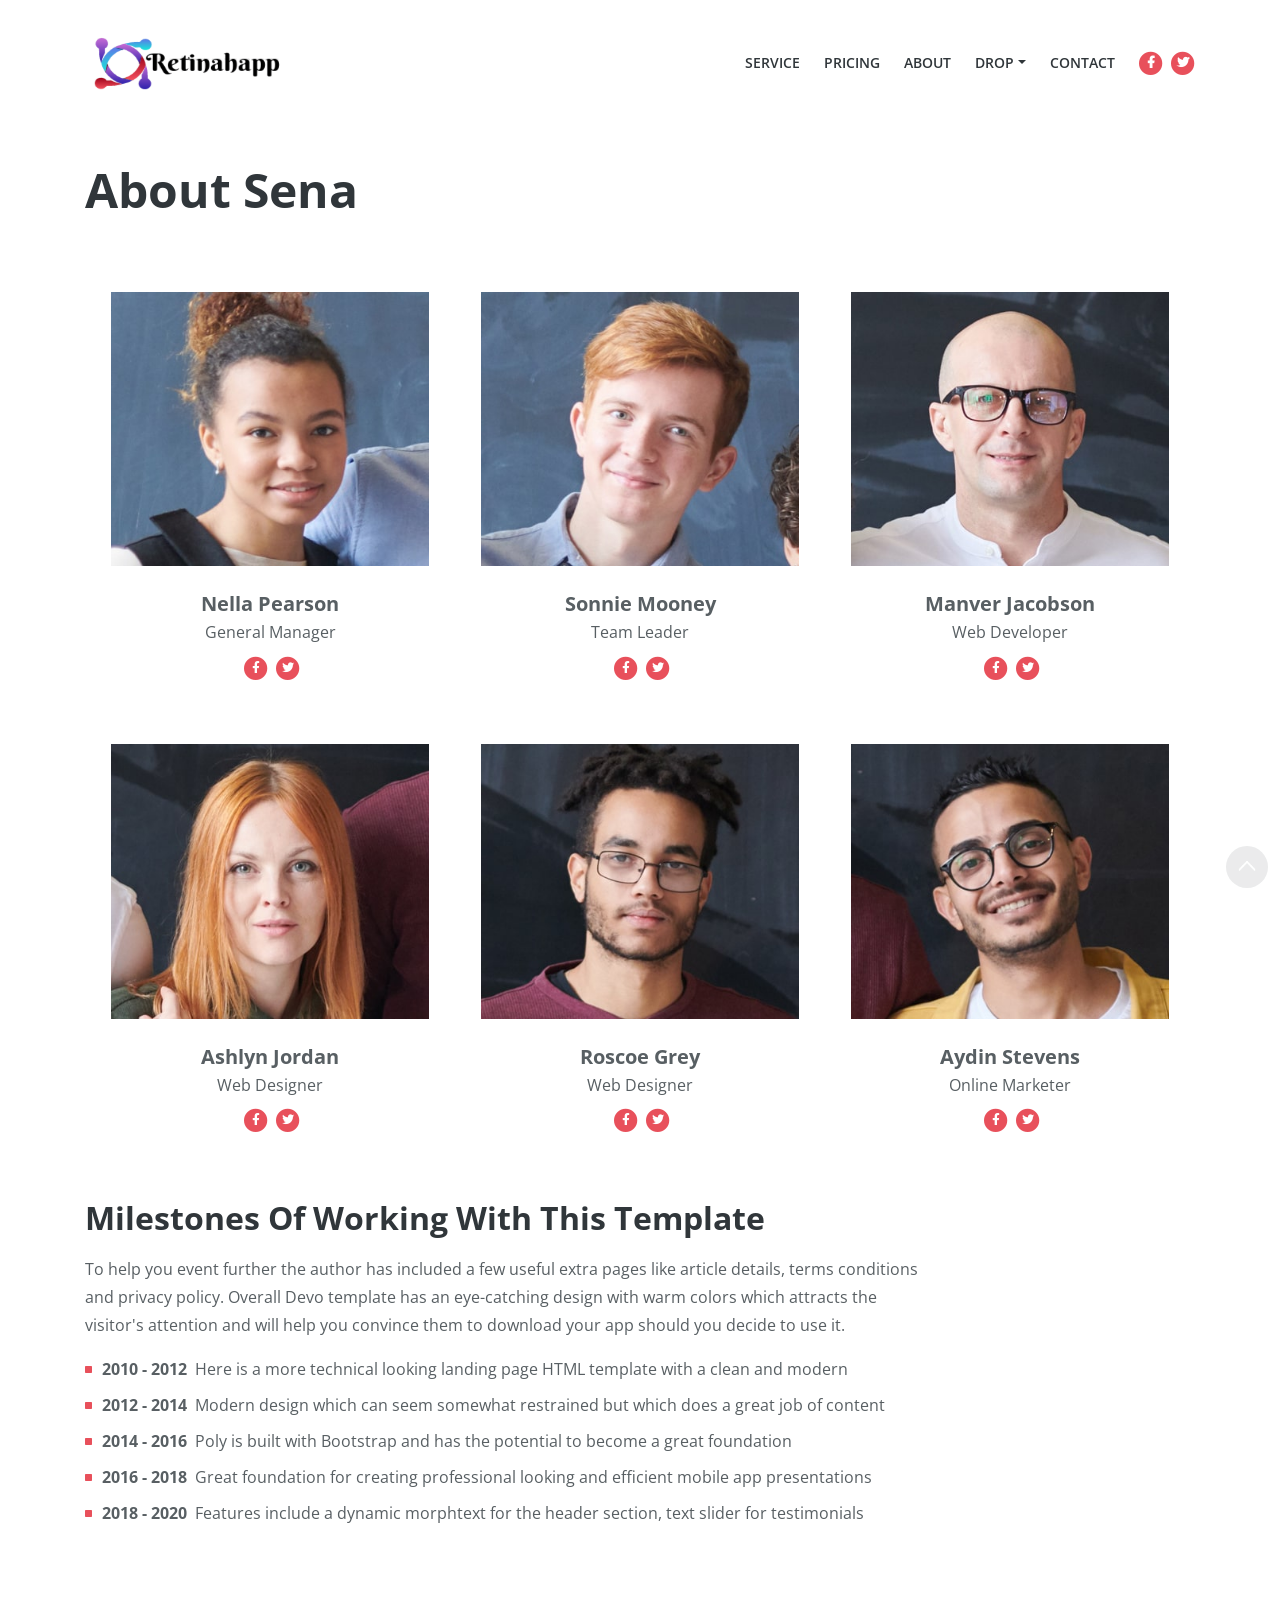
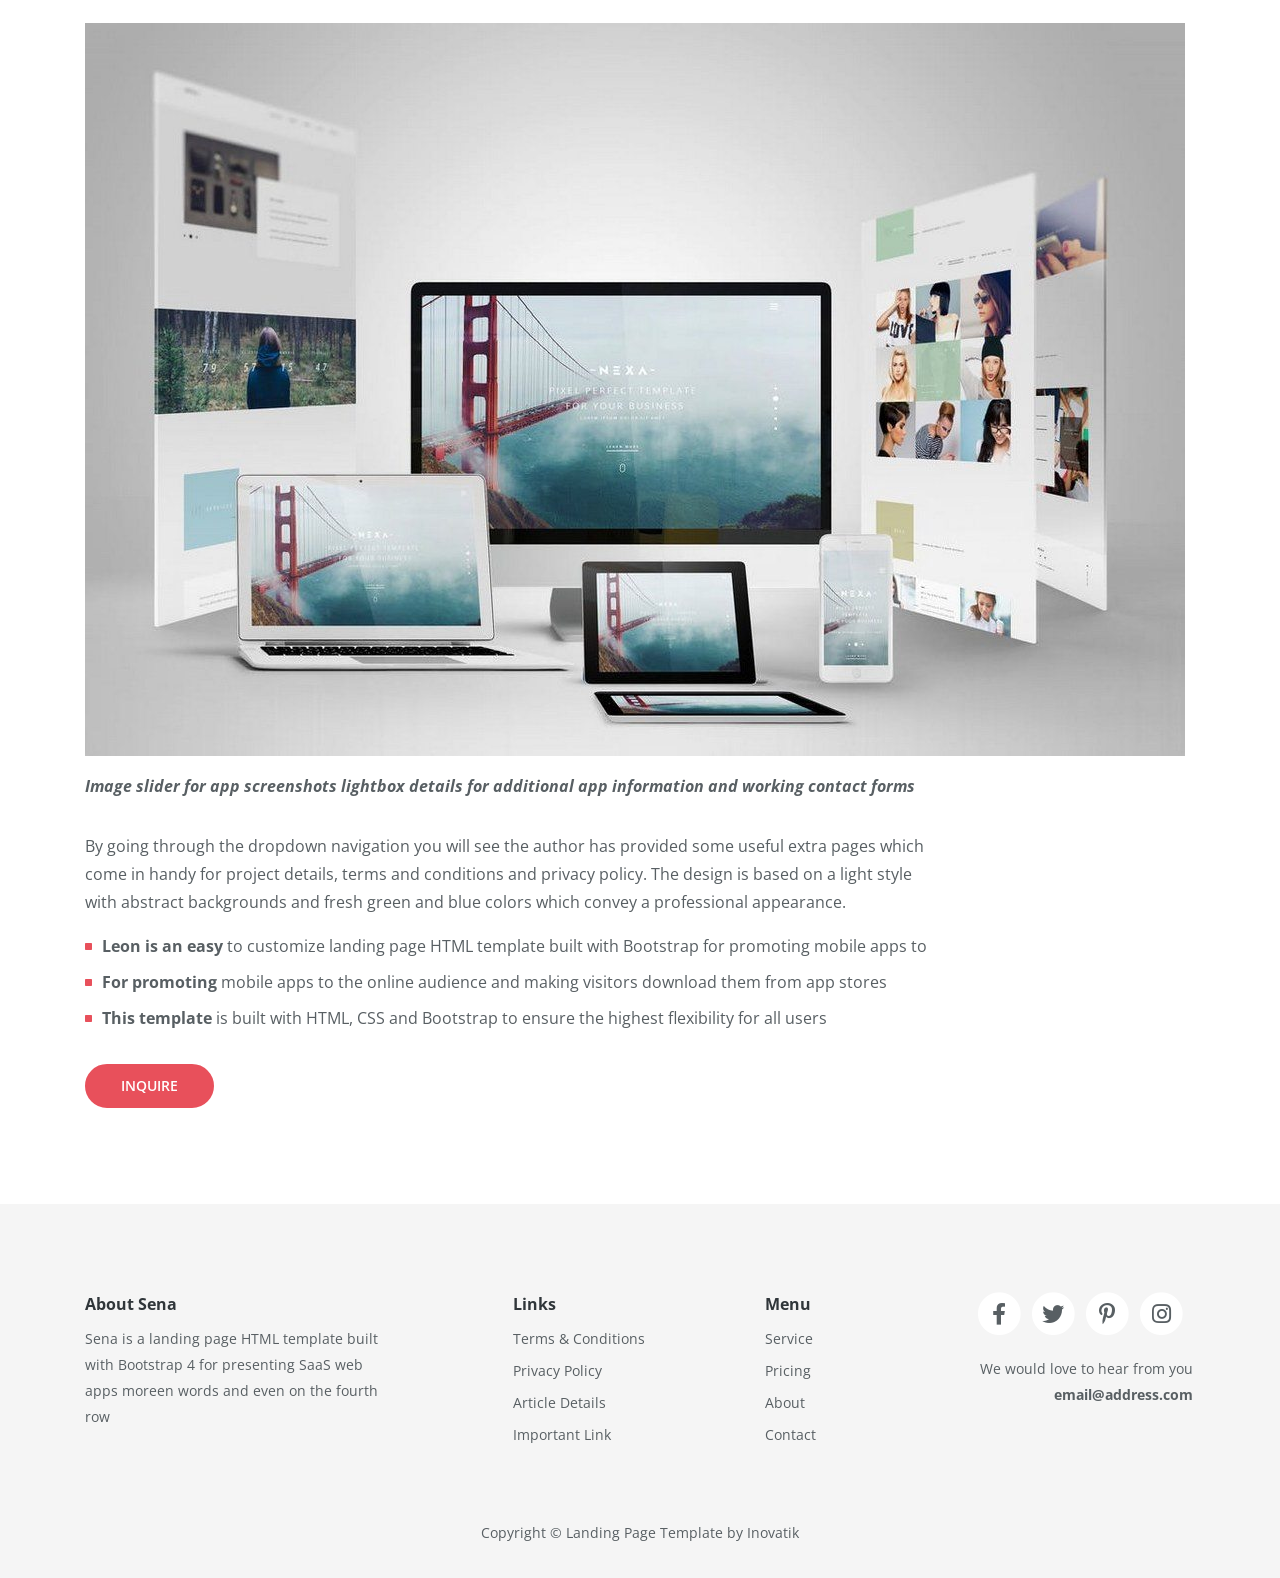
==== about.html @ 5d748e78 "first commit" ====
<!DOCTYPE html>
<html lang="en">
<head>
    <meta charset="utf-8">
    <meta name="viewport" content="width=device-width, initial-scale=1, shrink-to-fit=no">
    
    <!-- SEO Meta Tags -->
    <meta name="description" content="Sena is a business landing page HTML template built with Bootstrap for presenting companies and generating leads for the offered services through the inquiry form.">
    <meta name="author" content="Inovatik">

    <!-- OG Meta Tags to improve the way the post looks when you share the page on LinkedIn, Facebook, Google+ -->
	<meta property="og:site_name" content="" /> <!-- website name -->
	<meta property="og:site" content="" /> <!-- website link -->
	<meta property="og:title" content=""/> <!-- title shown in the actual shared post -->
	<meta property="og:description" content="" /> <!-- description shown in the actual shared post -->
	<meta property="og:image" content="" /> <!-- image link, make sure it's jpg -->
	<meta property="og:url" content="" /> <!-- where do you want your post to link to -->
	<meta property="og:type" content="article" />

    <!-- Webpage Title -->
    <title>Retinahapp | About</title>
    
    <!-- Styles -->
    <link href="https://fonts.googleapis.com/css?family=Open+Sans:400,400i,600,700&display=swap" rel="stylesheet">
    <link href="css/bootstrap.css" rel="stylesheet">
    <link href="css/fontawesome-all.css" rel="stylesheet">
    <link href="css/swiper.css" rel="stylesheet">
	<link href="css/magnific-popup.css" rel="stylesheet">
	<link href="css/styles.css" rel="stylesheet">
	
	<!-- Favicon  -->
    <link rel="icon" href="images/logoicon.png">
</head>
<body data-spy="scroll" data-target=".fixed-top">
    
    <!-- Preloader -->
	<div class="spinner-wrapper">
        <div class="spinner">
            <div class="bounce1"></div>
            <div class="bounce2"></div>
            <div class="bounce3"></div>
        </div>
    </div>
    <!-- end of preloader -->
    

    <!-- Navigation -->
    <nav class="navbar navbar-expand-lg navbar-custom fixed-top">
        <div class="container">
            <!-- Text Logo - Use this if you don't have a graphic logo -->
            <!-- <a class="navbar-brand logo-text page-scroll" href="index.html">Leon</a> -->

            <!-- Image Logo -->
            <a  href="index.html"><img src="images/logo2.png" width="200px" height="70px" alt="alternative"></a> 
            
            <!-- Mobile Menu Toggle Button -->
            <button class="navbar-toggler" type="button" data-toggle="collapse" data-target="#navbarsExampleDefault" aria-controls="navbarsExampleDefault" aria-expanded="false" aria-label="Toggle navigation">
                <span class="navbar-toggler-awesome fas fa-bars"></span>
                <span class="navbar-toggler-awesome fas fa-times"></span>
            </button>
            <!-- end of mobile menu toggle button -->

            <div class="collapse navbar-collapse" id="navbarsExampleDefault">
                <ul class="navbar-nav ml-auto">
                    <li class="nav-item">
                        <a class="nav-link page-scroll" href="service.html">SERVICE <span class="sr-only">(current)</span></a>
                    </li>
                    <li class="nav-item">
                        <a class="nav-link page-scroll" href="pricing.html">PRICING</a>
                    </li>
                    <li class="nav-item">
                        <a class="nav-link page-scroll" href="about.html">ABOUT</a>
                    </li>

                    <!-- Dropdown Menu -->          
                    <li class="nav-item dropdown">
                        <a class="nav-link dropdown-toggle page-scroll" id="navbarDropdown" role="button" aria-haspopup="true" aria-expanded="false">DROP</a>
                        <div class="dropdown-menu" aria-labelledby="navbarDropdown">
                            <a class="dropdown-item" href="article.html">ARTICLE DETAILS</a>
                            <div class="dropdown-divider"></div>
                            <a class="dropdown-item" href="terms.html">TERMS CONDITIONS</a>
                            <div class="dropdown-divider"></div>
                            <a class="dropdown-item" href="privacy.html">PRIVACY POLICY</a>
                        </div>
                    </li>
                    <!-- end of dropdown menu -->

                    <li class="nav-item">
                        <a class="nav-link page-scroll" href="contact.html">CONTACT</a>
                    </li>
                </ul>
                <span class="nav-item social-icons">
                    <span class="fa-stack">
                        <a href="#your-link">
                            <i class="fas fa-circle fa-stack-2x"></i>
                            <i class="fab fa-facebook-f fa-stack-1x"></i>
                        </a>
                    </span>
                    <span class="fa-stack">
                        <a href="#your-link">
                            <i class="fas fa-circle fa-stack-2x"></i>
                            <i class="fab fa-twitter fa-stack-1x"></i>
                        </a>
                    </span>
                </span>
            </div>
        </div> <!-- end of container -->
    </nav> <!-- end of navbar -->
    <!-- end of navigation -->


    <!-- Header -->
    <header class="ex-header">
        <div class="container">
            <div class="row">
                <div class="col-lg-12">
                    <div class="sm-wd-container">
                        <h1>About Sena</h1>
                    </div> <!-- end of sm-wd-container -->
                </div> <!-- end of col -->
            </div> <!-- end of row -->
        </div> <!-- end of container -->
    </header> <!-- end of ex-header -->
    <!-- end of header -->


    <!-- Cards -->
    <div class="ex-cards-5">
        <div class="container">
            <div class="row">
                <div class="col-lg-12">
                    
                    <!-- Card-->
                    <div class="card">
                        <div class="card-image"><img class="img-fluid" src="images/team-member-1.jpg" alt="alternative"></div>
                        <div class="card-body">
                            <p class="name">Nella Pearson</p>
                            <p class="job-title">General Manager</p>
                        </div>
                        <div class="social-icons">
                            <span class="fa-stack">
                                <a href="#your-link">
                                    <i class="fas fa-circle fa-stack-2x"></i>
                                    <i class="fab fa-facebook-f fa-stack-1x"></i>
                                </a>
                            </span>
                            <span class="fa-stack">
                                <a href="#your-link">
                                    <i class="fas fa-circle fa-stack-2x"></i>
                                    <i class="fab fa-twitter fa-stack-1x"></i>
                                </a>
                            </span>
                        </div> <!-- end of social-icons -->
                    </div> <!-- end of card -->
                    <!-- end of card -->

                    <!-- Card-->
                    <div class="card">
                        <div class="card-image"><img class="img-fluid" src="images/team-member-2.jpg" alt="alternative"></div>
                        <div class="card-body">
                            <p class="name">Sonnie Mooney</p>
                            <p class="job-title">Team Leader</p>
                        </div>
                        <div class="social-icons">
                            <span class="fa-stack">
                                <a href="#your-link">
                                    <i class="fas fa-circle fa-stack-2x"></i>
                                    <i class="fab fa-facebook-f fa-stack-1x"></i>
                                </a>
                            </span>
                            <span class="fa-stack">
                                <a href="#your-link">
                                    <i class="fas fa-circle fa-stack-2x"></i>
                                    <i class="fab fa-twitter fa-stack-1x"></i>
                                </a>
                            </span>
                        </div> <!-- end of social-icons -->
                    </div> <!-- end of card -->
                    <!-- end of card -->

                    <!-- Card-->
                    <div class="card">
                        <div class="card-image"><img class="img-fluid" src="images/team-member-3.jpg" alt="alternative"></div>
                        <div class="card-body">
                            <p class="name">Manver Jacobson</p>
                            <p class="job-title">Web Developer</p>
                        </div>
                        <div class="social-icons">
                            <span class="fa-stack">
                                <a href="#your-link">
                                    <i class="fas fa-circle fa-stack-2x"></i>
                                    <i class="fab fa-facebook-f fa-stack-1x"></i>
                                </a>
                            </span>
                            <span class="fa-stack">
                                <a href="#your-link">
                                    <i class="fas fa-circle fa-stack-2x"></i>
                                    <i class="fab fa-twitter fa-stack-1x"></i>
                                </a>
                            </span>
                        </div> <!-- end of social-icons -->
                    </div> <!-- end of card -->
                    <!-- end of card -->

                    <!-- Card-->
                    <div class="card">
                        <div class="card-image"><img class="img-fluid" src="images/team-member-4.jpg" alt="alternative"></div>
                        <div class="card-body">
                            <p class="name">Ashlyn Jordan</p>
                            <p class="job-title">Web Designer</p>
                        </div>
                        <div class="social-icons">
                            <span class="fa-stack">
                                <a href="#your-link">
                                    <i class="fas fa-circle fa-stack-2x"></i>
                                    <i class="fab fa-facebook-f fa-stack-1x"></i>
                                </a>
                            </span>
                            <span class="fa-stack">
                                <a href="#your-link">
                                    <i class="fas fa-circle fa-stack-2x"></i>
                                    <i class="fab fa-twitter fa-stack-1x"></i>
                                </a>
                            </span>
                        </div> <!-- end of social-icons -->
                    </div> <!-- end of card -->
                    <!-- end of card -->

                    <!-- Card-->
                    <div class="card">
                        <div class="card-image"><img class="img-fluid" src="images/team-member-5.jpg" alt="alternative"></div>
                        <div class="card-body">
                            <p class="name">Roscoe Grey</p>
                            <p class="job-title">Web Designer</p>
                        </div>
                        <div class="social-icons">
                            <span class="fa-stack">
                                <a href="#your-link">
                                    <i class="fas fa-circle fa-stack-2x"></i>
                                    <i class="fab fa-facebook-f fa-stack-1x"></i>
                                </a>
                            </span>
                            <span class="fa-stack">
                                <a href="#your-link">
                                    <i class="fas fa-circle fa-stack-2x"></i>
                                    <i class="fab fa-twitter fa-stack-1x"></i>
                                </a>
                            </span>
                        </div> <!-- end of social-icons -->
                    </div> <!-- end of card -->
                    <!-- end of card -->

                    <!-- Card-->
                    <div class="card">
                        <div class="card-image"><img class="img-fluid" src="images/team-member-6.jpg" alt="alternative"></div>
                        <div class="card-body">
                            <p class="name">Aydin Stevens</p>
                            <p class="job-title">Online Marketer</p>
                        </div>
                        <div class="social-icons">
                            <span class="fa-stack">
                                <a href="#your-link">
                                    <i class="fas fa-circle fa-stack-2x"></i>
                                    <i class="fab fa-facebook-f fa-stack-1x"></i>
                                </a>
                            </span>
                            <span class="fa-stack">
                                <a href="#your-link">
                                    <i class="fas fa-circle fa-stack-2x"></i>
                                    <i class="fab fa-twitter fa-stack-1x"></i>
                                </a>
                            </span>
                        </div> <!-- end of social-icons -->
                    </div> <!-- end of card -->
                    <!-- end of card -->

                </div> <!-- end of col -->
            </div> <!-- end of row -->
        </div> <!-- end of container -->
    </div> <!-- end of ex-cards-5 -->
    <!-- end of cards -->


    <!-- Basic -->
    <div class="ex-basic-1">
        <div class="container">
            <div class="row">
                <div class="col-lg-12">
                    <div class="sm-wd-container">
                        <h2 class="m-bottom-1">Milestones Of Working With This Template</h2>
                        <p>To help you event further the author has included a few useful extra pages like  article details, terms conditions and privacy policy. Overall Devo template has an eye-catching design with warm colors which attracts the visitor's attention and will help you convince them to download your app should you decide to use it.</p>
                        <ul class="list-unstyled li-space-lg m-bottom-6">
                            <li class="media">
                                <i class="fas fa-square"></i>
                                <div class="media-body"><strong>2010 - 2012</strong> &nbsp;Here is a more technical looking landing page HTML template with a clean and modern</div>
                            </li>
                            <li class="media">
                                <i class="fas fa-square"></i>
                                <div class="media-body"><strong>2012 - 2014</strong> &nbsp;Modern design which can seem somewhat restrained but which does a great job of content</div>
                            </li>
                            <li class="media">
                                <i class="fas fa-square"></i>
                                <div class="media-body"><strong>2014 - 2016</strong> &nbsp;Poly is built with Bootstrap and has the potential to become a great foundation</div>
                            </li>
                            <li class="media">
                                <i class="fas fa-square"></i>
                                <div class="media-body"><strong>2016 - 2018</strong> &nbsp;Great foundation for creating professional looking and efficient mobile app presentations</div>
                            </li>
                            <li class="media">
                                <i class="fas fa-square"></i>
                                <div class="media-body"><strong>2018 - 2020</strong> &nbsp;Features include a dynamic morphtext for the header section, text slider for testimonials</div>
                            </li>
                        </ul>
                    </div> <!-- end of sm-wd-container -->

                    <img class="img-fluid m-bottom-1" src="images/mockup2.jpg" alt="alternative">
                    <p class="m-bottom-2"><i><strong>Image slider for app screenshots lightbox details for additional app information and working contact forms</strong></i></p>

                    <div class="sm-wd-container">
                        <p>By going through the dropdown navigation you will see the author has provided some useful extra pages which come in handy for project details, terms and conditions and privacy policy. The design is based on a light style with abstract backgrounds and fresh green and blue colors which convey a professional appearance.</p>
                        <ul class="list-unstyled li-space-lg m-bottom-2">
                            <li class="media">
                                <i class="fas fa-square"></i>
                                <div class="media-body"><strong>Leon is an easy</strong> to customize landing page HTML template built with Bootstrap for promoting mobile apps to</div>
                            </li>
                            <li class="media">
                                <i class="fas fa-square"></i>
                                <div class="media-body"><strong>For promoting</strong> mobile apps to the online audience and making visitors download them from app stores</div>
                            </li>
                            <li class="media">
                                <i class="fas fa-square"></i>
                                <div class="media-body"><strong>This template</strong> is built with HTML, CSS and Bootstrap to ensure the highest flexibility for all users</div>
                            </li>
                        </ul>
                        <a class="btn-solid-reg m-bottom-6" href="index.html#inquiry">INQUIRE</a>
                    </div> <!-- end of sm-wd-container -->
                </div> <!-- end of col -->
            </div> <!-- end of row -->
        </div> <!-- end of container -->
    </div> <!-- end of ex-basic-1 -->
    <!-- end of basic -->


    <!-- Footer -->
    <div class="footer">
        <div class="container">
            <div class="row">
                <div class="col-lg-12">
                    <div class="footer-col first">
                        <h6>About Sena</h6>
                        <p class="p-small">Sena is a landing page HTML template built with Bootstrap 4 for presenting SaaS web apps moreen words and even on the fourth row</p>
                    </div> <!-- end of footer-col -->
                    <div class="footer-col second">
                        <h6>Links</h6>
                        <ul class="list-unstyled li-space-lg p-small">
                            <li><a href="terms.html">Terms & Conditions</a></li>
                            <li><a href="privacy.html">Privacy Policy</a></li>
                            <li><a href="article.html">Article Details</a></li>
                            <li><a href="#your-link">Important Link</a></li>
                        </ul>
                    </div> <!-- end of footer-col -->
                    <div class="footer-col third">
                        <h6>Menu</h6>
                        <ul class="list-unstyled li-space-lg p-small">
                            <li><a href="service.html">Service</a></li>
                            <li><a href="pricing.html">Pricing</a></li>
                            <li><a href="about.html">About</a></li>
                            <li><a href="contact.html">Contact</a></li>
                        </ul>
                    </div> <!-- end of footer-col -->
                    <div class="footer-col fourth">
                        <span class="fa-stack">
                            <a href="#your-link">
                                <i class="fas fa-circle fa-stack-2x"></i>
                                <i class="fab fa-facebook-f fa-stack-1x"></i>
                            </a>
                        </span>
                        <span class="fa-stack">
                            <a href="#your-link">
                                <i class="fas fa-circle fa-stack-2x"></i>
                                <i class="fab fa-twitter fa-stack-1x"></i>
                            </a>
                        </span>
                        <span class="fa-stack">
                            <a href="#your-link">
                                <i class="fas fa-circle fa-stack-2x"></i>
                                <i class="fab fa-pinterest-p fa-stack-1x"></i>
                            </a>
                        </span>
                        <span class="fa-stack">
                            <a href="#your-link">
                                <i class="fas fa-circle fa-stack-2x"></i>
                                <i class="fab fa-instagram fa-stack-1x"></i>
                            </a>
                        </span>
                        <p class="p-small">We would love to hear from you <a href="mailto:email@address.com"><strong>email@address.com</strong></a></p>
                    </div> <!-- end of footer-col -->
                </div> <!-- end of col -->
            </div> <!-- end of row -->
        </div> <!-- end of container -->
    </div> <!-- end of footer -->  
    <!-- end of footer -->


    <!-- Copyright -->
    <div class="copyright">
        <div class="container">
            <div class="row">
                <div class="col-lg-12">
                    <p class="p-small">Copyright © <a href="https://inovatik.com">Landing Page Template by Inovatik</a></p>
                </div> <!-- end of col -->
            </div> <!-- enf of row -->
        </div> <!-- end of container -->
    </div> <!-- end of copyright --> 
    <!-- end of copyright -->
    
    	
    <!-- Scripts -->
    <script src="js/jquery.min.js"></script> <!-- jQuery for Bootstrap's JavaScript plugins -->
    <script src="js/popper.min.js"></script> <!-- Popper tooltip library for Bootstrap -->
    <script src="js/bootstrap.min.js"></script> <!-- Bootstrap framework -->
    <script src="js/jquery.easing.min.js"></script> <!-- jQuery Easing for smooth scrolling between anchors -->
    <script src="js/swiper.min.js"></script> <!-- Swiper for image and text sliders -->
    <script src="js/jquery.magnific-popup.js"></script> <!-- Magnific Popup for lightboxes -->
    <script src="js/isotope.pkgd.min.js"></script> <!-- Isotope for filter -->
    <script src="js/validator.min.js"></script> <!-- Validator.js - Bootstrap plugin that validates forms -->
    <script src="js/scripts.js"></script> <!-- Custom scripts -->
</body>
</html>
---- css/styles.css ----
/* Template: Sena - Business Landing Page HTML Template
   Author: Inovatik
   Description: Master CSS file
*/

/*****************************************
Table Of Contents:

01. General Styles
02. Preloader
03. Navigation
04. Header
05. Advantages
06. Inquiry
07. Services
08. Details 1
09. Details 2
10. Details 3
11. Details 4
12. Video
13. Statement
14. Projects
15. Project Lightboxes
16. Testimonials
17. Customers
18. Newsletter
19. Footer
20. Copyright
21. Back To Top Button
22. Extra Pages
23. Media Queries
******************************************/

/*****************************************
Colors:
- Backgrounds - light gray #f5f5f5
- Buttons, bullets - red #e8505b
- Headings text - black #30363a
- Body text - gray #585f63
******************************************/


/******************************/
/*     01. General Styles     */
/******************************/
body,
html {
    width: 100%;
	height: 100%;
}

body, p {
	color: #585f63; 
	font: 400 1rem/1.75rem "Open Sans", sans-serif;
}

h1 {
	color: #30363a;
	font: 700 2.5rem/3.25rem "Open Sans", sans-serif;
}

h2 {
	color: #30363a;
	font: 700 2rem/2.625rem "Open Sans", sans-serif;
}

h3 {
	color: #30363a;
	font: 700 1.5rem/2.125rem "Open Sans", sans-serif;
}

h4 {
	color: #30363a;
	font: 700 1.25rem/1.75rem "Open Sans", sans-serif;
}

h5 {
	color: #30363a;
	font: 700 1.125rem/1.625rem "Open Sans", sans-serif;
}

h6 {
	color: #30363a;
	font: 700 1rem/1.5rem "Open Sans", sans-serif;
}

.p-large {
	font: 400 1.125rem/1.875rem "Open Sans", sans-serif;
}

.p-small {
	font: 400 0.875rem/1.625rem "Open Sans", sans-serif;
}

.p-heading {
	margin-bottom: 4.25rem;
	text-align: center;
}

.testimonial-text {
	font-style: italic;
}

.testimonial-author {
	font-weight: 700;
}

.li-space-lg li {
	margin-bottom: 0.5rem;
}

a {
	color: #585f63;
	text-decoration: underline;
}

a:hover {
	color: #585f63;
	text-decoration: underline;
}

.m-bottom-0 {
	margin-bottom: 0;
}

.m-bottom-1 {
	margin-bottom: 1rem;
}

.m-bottom-2 {
	margin-bottom: 2rem;
}

.m-bottom-3 {
	margin-bottom: 3rem;
}

.m-bottom-4 {
	margin-bottom: 4rem;
}

.m-bottom-5 {
	margin-bottom: 5rem;
}

.m-bottom-6 {
	margin-bottom: 6rem;
}

.btn-solid-reg {
	display: inline-block;
	padding: 1.25rem 2.125rem 1.25rem 2.125rem;
	border: 0.125rem solid #e8505b;
	border-radius: 2rem;
	background-color: #e8505b;
	color: #ffffff;
	font: 600 0.875rem/0 "Open Sans", sans-serif;
	text-decoration: none;
	transition: all 0.2s;
}

.btn-solid-reg:hover {
	border: 0.125rem solid #e8505b;
	background-color: transparent;
	color: #e8505b;
	text-decoration: none;
}

.btn-solid-lg {
	display: inline-block;
	padding: 1.5rem 2.375rem 1.5rem 2.375rem;
	border: 0.125rem solid #e8505b;
	border-radius: 2rem;
	background-color: #e8505b;
	color: #ffffff;
	font: 600 0.875rem/0 "Open Sans", sans-serif;
	text-decoration: none;
	transition: all 0.2s;
}

.btn-solid-lg:hover {
	border: 0.125rem solid #e8505b;
	background-color: transparent;
	color: #e8505b;
	text-decoration: none;
}

.btn-outline-reg {
	display: inline-block;
	padding: 1.25rem 2.125rem 1.25rem 2.125rem;
	border: 0.125rem solid #30363a;
	border-radius: 2rem;
	background-color: transparent;
	color: #30363a;
	font: 600 0.875rem/0 "Open Sans", sans-serif;
	text-decoration: none;
	transition: all 0.2s;
}

.btn-outline-reg:hover {
	border: 0.125rem solid #30363a;
	background-color: #30363a;
	color: #ffffff;
	text-decoration: none;
}

.btn-outline-lg {
	display: inline-block;
	padding: 1.5rem 2.375rem 1.5rem 2.375rem;
	border: 0.125rem solid #30363a;
	border-radius: 2rem;
	background-color: transparent;
	color: #30363a;
	font: 600 0.875rem/0 "Open Sans", sans-serif;
	text-decoration: none;
	transition: all 0.2s;
}

.btn-outline-lg:hover {
	border: 0.125rem solid #30363a;
	background-color: #30363a;
	color: #ffffff;
	text-decoration: none;
}

.btn-outline-sm {
	display: inline-block;
	padding: 1rem 1.625rem 1rem 1.625rem;
	border: 0.125rem solid #30363a;
	border-radius: 2rem;
	background-color: transparent;
	color: #30363a;
	font: 600 0.875rem/0 "Open Sans", sans-serif;
	text-decoration: none;
	transition: all 0.2s;
}

.btn-outline-sm:hover {
	border: 0.125rem solid #30363a;
	background-color: #30363a;
	color: #ffffff;
	text-decoration: none;
}

.form-group {
	position: relative;
	margin-bottom: 1.25rem;
}

.form-group.has-error.has-danger {
	margin-bottom: 0.625rem;
}

.form-group.has-error.has-danger .help-block.with-errors ul {
	margin-top: 0.375rem;
}

.label-control {
	position: absolute;
	top: 0.87rem;
	left: 1.375rem;
	color: #30363a;
	opacity: 1;
	font: 400 0.875rem/1.375rem "Open Sans", sans-serif;
	cursor: text;
	transition: all 0.2s ease;
}

/* IE10+ hack to solve lower label text position compared to the rest of the browsers */
@media screen and (-ms-high-contrast: active), screen and (-ms-high-contrast: none) {  
	.label-control {
		top: 0.9375rem;
	}
}

.form-control-input:focus + .label-control,
.form-control-input.notEmpty + .label-control,
.form-control-textarea:focus + .label-control,
.form-control-textarea.notEmpty + .label-control {
	top: 0.125rem;
	opacity: 1;
	font-size: 0.75rem;
	font-weight: 700;
}

.form-control-input,
.form-control-select {
	display: block; /* needed for proper display of the label in Firefox, IE, Edge */
	width: 100%;
	padding-top: 1.0625rem;
	padding-bottom: 0.0625rem;
	padding-left: 1.3125rem;
	border: 1px solid #c4d8dc;
	border-radius: 0;
	background-color: #fff;
	color: #30363a;
	font: 400 0.875rem/1.875rem "Open Sans", sans-serif;
	transition: all 0.2s;
	-webkit-appearance: none; /* removes inner shadow on form inputs on ios safari */
}

.form-control-select {
	padding-top: 0.5rem;
	padding-bottom: 0.5rem;
	height: 3rem;
}

/* IE10+ hack to solve lower label text position compared to the rest of the browsers */
@media screen and (-ms-high-contrast: active), screen and (-ms-high-contrast: none) {  
	.form-control-input {
		padding-top: 1.25rem;
		padding-bottom: 0.75rem;
		line-height: 1.75rem;
	}

	.form-control-select {
		padding-top: 0.875rem;
		padding-bottom: 0.75rem;
		height: 3.125rem;
		line-height: 2.125rem;
	}
}

select {
    /* you should keep these first rules in place to maintain cross-browser behavior */
    -webkit-appearance: none;
	-moz-appearance: none;
	-ms-appearance: none;
    -o-appearance: none;
    appearance: none;
    background-image: url('../images/down-arrow.png');
    background-position: 96% 50%;
    background-repeat: no-repeat;
    outline: none;
}

select::-ms-expand {
    display: none; /* removes the ugly default down arrow on select form field in IE11 */
}

.form-control-textarea {
	display: block; /* used to eliminate a bottom gap difference between Chrome and IE/FF */
	width: 100%;
	height: 14rem; /* used instead of html rows to normalize height between Chrome and IE/FF */
	padding-top: 1.25rem;
	padding-left: 1.3125rem;
	border: 1px solid #c4d8dc;
	border-radius: 0;
	background-color: #fff;
	color: #30363a;
	font: 400 0.875rem/1.75rem "Open Sans", sans-serif;
	transition: all 0.2s;
}

.form-control-input:focus,
.form-control-select:focus,
.form-control-textarea:focus {
	border: 1px solid #a1a1a1;
	outline: none; /* Removes blue border on focus */
}

.form-control-input:hover,
.form-control-select:hover,
.form-control-textarea:hover {
	border: 1px solid #a1a1a1;
}

input[type='checkbox'] {
	vertical-align: -10%;
	margin-right: 0.5rem;
}

/* IE10+ hack to raise checkbox field position compared to the rest of the browsers */
@media screen and (-ms-high-contrast: active), screen and (-ms-high-contrast: none) {  
	input[type='checkbox'] {
		vertical-align: -9%;
	}
}

.form-control-submit-button {
	display: inline-block;
	width: 100%;
	height: 3.125rem;
	border: 0.125rem solid #e8505b;
	border-radius: 1.5rem;
	background-color: #e8505b;
	color: #fff;
	font: 600 0.875rem/0 "Open Sans", sans-serif;
	cursor: pointer;
	transition: all 0.2s;
}

.form-control-submit-button:hover {
	border: 0.125rem solid #e8505b;
	background-color: transparent;
	color: #e8505b;
}

/* Form Success And Error Message Formatting */
#imsgSubmit.h3.text-center.tada.animated,
#nmsgSubmit.h3.text-center.tada.animated,
#cmsgSubmit.h3.text-center.tada.animated,
#imsgSubmit.h3.text-center,
#nmsgSubmit.h3.text-center,
#cmsgSubmit.h3.text-center {
	display: block;
	margin-bottom: 0;
	color: #e8505b;
	font-weight: 400;
	font-size: 1.125rem;
	line-height: 1rem;
}

.help-block.with-errors .list-unstyled {
	font-size: 0.75rem;
	line-height: 1.125rem;
	text-align: left;
}

.help-block.with-errors ul {
	margin-bottom: 0;
}
/* end of form success and error message formatting */

/* Form Success And Error Message Animation - Animate.css */
@-webkit-keyframes tada {
	from {
		-webkit-transform: scale3d(1, 1, 1);
		-ms-transform: scale3d(1, 1, 1);
		transform: scale3d(1, 1, 1);
	}
	10%, 20% {
		-webkit-transform: scale3d(.9, .9, .9) rotate3d(0, 0, 1, -3deg);
		-ms-transform: scale3d(.9, .9, .9) rotate3d(0, 0, 1, -3deg);
		transform: scale3d(.9, .9, .9) rotate3d(0, 0, 1, -3deg);
	}
	30%, 50%, 70%, 90% {
		-webkit-transform: scale3d(1.1, 1.1, 1.1) rotate3d(0, 0, 1, 3deg);
		-ms-transform: scale3d(1.1, 1.1, 1.1) rotate3d(0, 0, 1, 3deg);
		transform: scale3d(1.1, 1.1, 1.1) rotate3d(0, 0, 1, 3deg);
	}
	40%, 60%, 80% {
		-webkit-transform: scale3d(1.1, 1.1, 1.1) rotate3d(0, 0, 1, -3deg);
		-ms-transform: scale3d(1.1, 1.1, 1.1) rotate3d(0, 0, 1, -3deg);
		transform: scale3d(1.1, 1.1, 1.1) rotate3d(0, 0, 1, -3deg);
	}
	to {
		-webkit-transform: scale3d(1, 1, 1);
		-ms-transform: scale3d(1, 1, 1);
		transform: scale3d(1, 1, 1);
	}
}

@keyframes tada {
	from {
		-webkit-transform: scale3d(1, 1, 1);
		-ms-transform: scale3d(1, 1, 1);
		transform: scale3d(1, 1, 1);
	}
	10%, 20% {
		-webkit-transform: scale3d(.9, .9, .9) rotate3d(0, 0, 1, -3deg);
		-ms-transform: scale3d(.9, .9, .9) rotate3d(0, 0, 1, -3deg);
		transform: scale3d(.9, .9, .9) rotate3d(0, 0, 1, -3deg);
	}
	30%, 50%, 70%, 90% {
		-webkit-transform: scale3d(1.1, 1.1, 1.1) rotate3d(0, 0, 1, 3deg);
		-ms-transform: scale3d(1.1, 1.1, 1.1) rotate3d(0, 0, 1, 3deg);
		transform: scale3d(1.1, 1.1, 1.1) rotate3d(0, 0, 1, 3deg);
	}
	40%, 60%, 80% {
		-webkit-transform: scale3d(1.1, 1.1, 1.1) rotate3d(0, 0, 1, -3deg);
		-ms-transform: scale3d(1.1, 1.1, 1.1) rotate3d(0, 0, 1, -3deg);
		transform: scale3d(1.1, 1.1, 1.1) rotate3d(0, 0, 1, -3deg);
	}
	to {
		-webkit-transform: scale3d(1, 1, 1);
		-ms-transform: scale3d(1, 1, 1);
		transform: scale3d(1, 1, 1);
	}
}

.tada {
	-webkit-animation-name: tada;
	animation-name: tada;
}

.animated {
	-webkit-animation-duration: 1s;
	animation-duration: 1s;
	-webkit-animation-fill-mode: both;
	animation-fill-mode: both;
}
/* end of form success and error message animation - Animate.css */

/* Fade-move Animation For Details Lightbox - Magnific Popup */
/* at start */
.my-mfp-slide-bottom .zoom-anim-dialog {
	opacity: 0;
	transition: all 0.2s ease-out;
	-webkit-transform: translateY(-1.25rem) perspective(37.5rem) rotateX(10deg);
	-ms-transform: translateY(-1.25rem) perspective(37.5rem) rotateX(10deg);
	transform: translateY(-1.25rem) perspective(37.5rem) rotateX(10deg);
}

/* animate in */
.my-mfp-slide-bottom.mfp-ready .zoom-anim-dialog {
	opacity: 1;
	-webkit-transform: translateY(0) perspective(37.5rem) rotateX(0); 
	-ms-transform: translateY(0) perspective(37.5rem) rotateX(0); 
	transform: translateY(0) perspective(37.5rem) rotateX(0); 
}

/* animate out */
.my-mfp-slide-bottom.mfp-removing .zoom-anim-dialog {
	opacity: 0;
	-webkit-transform: translateY(-0.625rem) perspective(37.5rem) rotateX(10deg); 
	-ms-transform: translateY(-0.625rem) perspective(37.5rem) rotateX(10deg); 
	transform: translateY(-0.625rem) perspective(37.5rem) rotateX(10deg); 
}

/* dark overlay, start state */
.my-mfp-slide-bottom.mfp-bg {
	opacity: 0;
	transition: opacity 0.2s ease-out;
}

/* animate in */
.my-mfp-slide-bottom.mfp-ready.mfp-bg {
	opacity: 0.8;
}
/* animate out */
.my-mfp-slide-bottom.mfp-removing.mfp-bg {
	opacity: 0;
}
/* end of fade-move animation for details lightbox - magnific popup */

/* Fade Animation For Image Lightbox - Magnific Popup */
@-webkit-keyframes fadeIn {
	from {
		opacity: 0;
	}
	to {
		opacity: 1;
	}
}

@keyframes fadeIn {
	from {
		opacity: 0;
	}
	to {
		opacity: 1;
	}
}

.fadeIn {
	-webkit-animation: fadeIn 0.6s;
	animation: fadeIn 0.6s;
}

@-webkit-keyframes fadeOut {
	from {
		opacity: 1;
	}
	to {
		opacity: 0;
	}
}

@keyframes fadeOut {
	from {
		opacity: 1;
	}
	to {
		opacity: 0;
	}
}

.fadeOut {
	-webkit-animation: fadeOut 0.8s;
	animation: fadeOut 0.8s;
}
/* end of fade animation for details lightbox - magnific popup */


/*************************/
/*     02. Preloader     */
/*************************/
.spinner-wrapper {
	position: fixed;
	z-index: 999999;
	top: 0;
	right: 0;
	bottom: 0;
	left: 0;
	background: #f5f5f5;
}

.spinner {
	position: absolute;
	top: 50%; /* centers the loading animation vertically one the screen */
	left: 50%; /* centers the loading animation horizontally one the screen */
	width: 3.75rem;
	height: 1.25rem;
	margin: -0.625rem 0 0 -1.875rem; /* is width and height divided by two */ 
	text-align: center;
}

.spinner > div {
	display: inline-block;
	width: 1rem;
	height: 1rem;
	border-radius: 100%;
	background-color: #e8505b;
	-webkit-animation: sk-bouncedelay 1.4s infinite ease-in-out both;
	animation: sk-bouncedelay 1.4s infinite ease-in-out both;
}

.spinner .bounce1 {
	-webkit-animation-delay: -0.32s;
	animation-delay: -0.32s;
}

.spinner .bounce2 {
	-webkit-animation-delay: -0.16s;
	animation-delay: -0.16s;
}

@-webkit-keyframes sk-bouncedelay {
	0%, 80%, 100% { -webkit-transform: scale(0); }
	40% { -webkit-transform: scale(1.0); }
}

@keyframes sk-bouncedelay {
	0%, 80%, 100% { 
		-webkit-transform: scale(0);
		-ms-transform: scale(0);
		transform: scale(0);
	} 40% { 
		-webkit-transform: scale(1.0);
		-ms-transform: scale(1.0);
		transform: scale(1.0);
	}
}


/**************************/
/*     03. Navigation     */
/**************************/
.navbar-custom {
	background-color: #ffffff;
	box-shadow: 0 0.0625rem 0.375rem 0 rgba(0, 0, 0, 0.1);
	font: 600 0.875rem/0.875rem "Open Sans", sans-serif;
	transition: all 0.2s;
}

.navbar-custom .navbar-brand.logo-image img {
    width: 7.1875rem;
	height: 1.75rem;
}

.navbar-custom .navbar-brand.logo-text {
	font: 700 2rem/1rem "Open Sans", sans-serif;
	text-decoration: none;
}

.navbar-custom .navbar-nav {
	margin-top: 0.75rem;
	margin-bottom: 0.5rem;
}

.navbar-custom .nav-item .nav-link {
	padding: 0.625rem 0.75rem;
	color: #30363a;
	text-decoration: none;
	transition: all 0.2s ease;
}

.navbar-custom .nav-item .nav-link:hover,
.navbar-custom .nav-item .nav-link.active {
	color: #e8505b;
}

/* Dropdown Menu */
.navbar-custom .dropdown:hover > .dropdown-menu {
	display: block; /* this makes the dropdown menu stay open while hovering it */
	min-width: auto;
	animation: fadeDropdown 0.2s; /* required for the fade animation */
}

@keyframes fadeDropdown {
    0% {
        opacity: 0;
    }

    100% {
        opacity: 1;
    }
}

.navbar-custom .dropdown-toggle {
	cursor: default;
}

.navbar-custom .dropdown-toggle:focus { /* removes dropdown outline on focus */
	outline: 0;
}

.navbar-custom .dropdown-menu {
	margin-top: 0;
	padding-top: 1rem;
	padding-bottom: 1rem;
	border: none;
	border-radius: 0.25rem;
	background-color: #f5f5f5;
}

.navbar-custom .dropdown-item {
	text-decoration: none;
	font: 600 0.875rem/0.875rem "Open Sans", sans-serif;
}

.navbar-custom .dropdown-item:hover {
	background-color: #f5f5f5;
	color: #e8505b;
}

.navbar-custom .dropdown-divider {
	width: 100%;
	height: 1px;
	margin: 0.75rem auto 0.75rem auto;
	border: none;
	background-color: #acaaaa;
	opacity: 0.2;
}
/* end of dropdown menu */

.navbar-custom .social-icons {
	display: none;
}

.navbar-custom .navbar-toggler {
	padding: 0;
	border: none;
	color: #30363a;
	font-size: 2rem;
}

.navbar-custom button[aria-expanded='false'] .navbar-toggler-awesome.fas.fa-times{
	display: none;
}

.navbar-custom button[aria-expanded='false'] .navbar-toggler-awesome.fas.fa-bars{
	display: inline-block;
}

.navbar-custom button[aria-expanded='true'] .navbar-toggler-awesome.fas.fa-bars{
	display: none;
}

.navbar-custom button[aria-expanded='true'] .navbar-toggler-awesome.fas.fa-times{
	display: inline-block;
	margin-right: 0.125rem;
}


/*********************/
/*    04. Header     */
/*********************/
.header {
	padding-top: 7rem;
	padding-bottom: 3rem;
	text-align: center;
}

.header .text-container {
	margin-bottom: 3rem;
}

.header h1 {
	margin-bottom: 1.875rem;
}

.header .btn-solid-lg {
	margin-bottom: 4rem;
}


/**************************/
/*     05. Advantages     */
/**************************/
.cards-1 {
	padding-top: 3rem;
	padding-bottom: 3rem;
}

.cards-1 .card {
	margin-right: auto;
	margin-bottom: 3rem;
	margin-left: auto;
	border: none;
}

.cards-1 .card-body {
	padding: 0;
}

.cards-1 .card-title {
	margin-bottom: 0.875rem;
}

.cards-1 .card-title p {
	margin-bottom: 0.25rem;
	color: #e8505b;
}

.cards-1 .card-title .fas {
	margin-right: 0.5rem;
}


/***********************/
/*     06. Inquiry     */
/***********************/
.form-1 {
	padding-top: 7rem;
	padding-bottom: 7rem;
	background-color: #f5f5f5;
}

.form-1 .text-container {
	margin-bottom: 3.5rem;
}

.form-1 h2 {
	margin-bottom: 1.375rem;
}

.form-1 .list-unstyled {
	margin-top: 1.125rem;
}

.form-1 .list-unstyled .fas {
	color: #e8505b;
	font-size: 0.5rem;
	line-height: 1.75rem;
}

.form-1 .list-unstyled .media-body {
	margin-left: 0.625rem;
}


/************************/
/*     07. Services     */
/************************/
.cards-2 {
	padding-top: 7.5rem;
	padding-bottom: 3rem;
	text-align: center;
}

.cards-2 .card {
	margin-bottom: 3.5rem;
	padding: 2.875rem 1.5rem 2rem 1.5rem;
	border: none;
	background-color: #ffffff;
	box-shadow: 0 0.0625rem 0.75rem 0 rgba(0, 0, 0, 0.12);
}

.cards-2 .card-title {
	margin-bottom: 0.375rem;
}

.cards-2 .card-image {
	margin-bottom: 1.75rem;
}

.cards-2 .card .fas {
	color: #e8505b;
	font-size: 3.5rem;
}

.cards-2 .card-body {
	padding: 0;
}


/*************************/
/*     08. Details 1     */
/*************************/
.basic-1 {
	padding-top: 4rem;
	padding-bottom: 4rem;
}

.basic-1 .text-container {
	margin-bottom: 5rem;
}

.basic-1 .icon .fas {
	margin-bottom: 0.5rem;
	color: #e8505b;
	font-size: 2.5rem;
}

.basic-1 h2 {
	margin-bottom: 1.5rem;
}

.basic-1 .list-unstyled .fas {
	color: #e8505b;
	font-size: 0.5rem;
	line-height: 1.75rem;
}

.basic-1 .list-unstyled .media-body {
	margin-left: 0.625rem;
}


/*************************/
/*    09. Details 2     */
/*************************/
.basic-2 {
	padding-top: 4rem;
	padding-bottom: 4rem;
}

.basic-2 .image-container {
	margin-bottom: 5rem;
}

.basic-2 .icon .fas {
	margin-bottom: 0.5rem;
	color: #e8505b;
	font-size: 2.5rem;
}

.basic-2 h2 {
	margin-bottom: 1.5rem;
}

.basic-2 p {
	margin-bottom: 2rem;
}

.basic-2 .btn-solid-reg {
	margin-right: 0.625rem;
}


/*************************/
/*     10. Details 3     */
/*************************/
.basic-3 {
	padding-top: 4rem;
	padding-bottom: 4rem;
}

.basic-3 .text-container {
	margin-bottom: 5rem;
}

.basic-3 .icon .fas {
	margin-bottom: 0.5rem;
	color: #e8505b;
	font-size: 2.5rem;
}

.basic-3 h2 {
	margin-bottom: 1.5rem;
}

.basic-3 .list-unstyled .fas {
	color: #e8505b;
	font-size: 0.5rem;
	line-height: 1.75rem;
}

.basic-3 .list-unstyled .media-body {
	margin-left: 0.625rem;
}


/*************************/
/*     11. Details 4     */
/*************************/
.basic-4 {
	padding-top: 4rem;
	padding-bottom: 4rem;
}

.basic-4 .image-container {
	margin-bottom: 5rem;
}

.basic-4 .icon .fas {
	margin-bottom: 0.5rem;
	color: #e8505b;
	font-size: 2.5rem;
}

.basic-4 h2 {
	margin-bottom: 1.5rem;
}

.basic-4 p {
	margin-bottom: 2rem;
}

.basic-4 .btn-solid-reg {
	margin-right: 0.625rem;
}


/*********************/
/*     12. Video     */
/*********************/
.basic-5 {
	padding-top: 4rem;
	padding-bottom: 5.5rem;
}

.basic-5 h2 {
	text-align: center;
}

.basic-5 .image-container {
	margin-bottom: 5rem;
}

.basic-5 .image-container img {
	border-radius: 0.5rem;
}

.basic-5 .video-wrapper {
	position: relative;
}

/* Video Play Button */
.basic-5 .video-play-button {
	position: absolute;
	z-index: 10;
	top: 50%;
	left: 50%;
	display: block;
	box-sizing: content-box;
	width: 2rem;
	height: 2.75rem;
	padding: 1.125rem 1.25rem 1.125rem 1.75rem;
	border-radius: 50%;
	-webkit-transform: translateX(-50%) translateY(-50%);
	-ms-transform: translateX(-50%) translateY(-50%);
	transform: translateX(-50%) translateY(-50%);
}
  
.basic-5 .video-play-button:before {
	content: "";
	position: absolute;
	z-index: 0;
	top: 50%;
	left: 50%;
	display: block;
	width: 4.75rem;
	height: 4.75rem;
	border-radius: 50%;
	background: #e8505b;
	animation: pulse-border 1500ms ease-out infinite;
	-webkit-transform: translateX(-50%) translateY(-50%);
	-ms-transform: translateX(-50%) translateY(-50%);
	transform: translateX(-50%) translateY(-50%);
}
  
.basic-5 .video-play-button:after {
	content: "";
	position: absolute;
	z-index: 1;
	top: 50%;
	left: 50%;
	display: block;
	width: 4.375rem;
	height: 4.375rem;
	border-radius: 50%;
	background: #e8505b;
	transition: all 200ms;
	-webkit-transform: translateX(-50%) translateY(-50%);
	-ms-transform: translateX(-50%) translateY(-50%);
	transform: translateX(-50%) translateY(-50%);
}
  
.basic-5 .video-play-button span {
	position: relative;
	display: block;
	z-index: 3;
	top: 0.375rem;
	left: 0.25rem;
	width: 0;
	height: 0;
	border-left: 1.625rem solid #fff;
	border-top: 1rem solid transparent;
	border-bottom: 1rem solid transparent;
}
  
@keyframes pulse-border {
	0% {
		transform: translateX(-50%) translateY(-50%) translateZ(0) scale(1);
		opacity: 1;
	}
	100% {
		transform: translateX(-50%) translateY(-50%) translateZ(0) scale(1.5);
		opacity: 0;
	}
}
/* end of video play button */

.basic-5 .text-container {
	margin-bottom: 2.5rem;
}


/*************************/
/*     13. Statement     */
/*************************/
.basic-6 {
	padding-top: 7rem;
	padding-bottom: 7rem;
	background-color: #f5f5f5;
	text-align: center;
}

.basic-6 h3 {
	margin-bottom: 2rem;
}


/************************/
/*     14. Projects     */
/************************/
.filter {
	padding-top: 7.5rem;
	padding-bottom: 3rem;
}

.filter h2 {
	text-align: center;
}

.filter .button-group {
	text-align: center;
}

.filter .button-group a {
	display: inline-block;
	margin-right: 0.1875rem;
	margin-bottom: 0.625rem;
	margin-left: 0.1875rem;
	padding: 0.375rem 1.375rem 0.375rem 1.375rem;
	border-radius: 0.125rem;
	background-color: #f5f5f5;
	color: #585f63;
	font-weight: 600;
	font-size: 0.875rem;
	line-height: 1.25rem;
	cursor: pointer;
	transition: all 0.2s ease;
}

.filter .button-group a:hover {
	background-color: #e8505b;
	color: #fff;
}

.filter .button-group a.button.is-checked {
	background-color: #e8505b;
	color: #fff;
}

.filter .grid {
	margin-top: 1.25rem;
	border-radius: 0.375rem;
}

.filter .element-item {
	margin-bottom: 2rem;
}

.filter .element-item p {
	padding: 1.125rem 1.5rem 1.25rem 1.5rem;
	background-color: #f5f5f5;
}


/**********************************/
/*     15. Project Lightboxes     */
/**********************************/
.lightbox-basic {
	position: relative;
	max-width: 35rem;
	margin: 2.5rem auto;
	padding: 1.5625rem;
	background: #fff;
	text-align: left;
}

.lightbox-basic img {
	margin-right: auto;
	margin-bottom: 2rem;
	margin-left: auto;
}

.lightbox-basic .testimonial-container {
	margin-top: 1.75rem;
	margin-bottom: 2.125rem;
	padding: 1.125rem 1.5rem 1.125rem 1.5rem;
	border-radius: 0.25rem;
	background-color: #fbfbfb;
}

.lightbox-basic .testimonial-text {
	margin-bottom: 0.5rem;
}

.lightbox-basic .testimonial-author {
	margin-bottom: 0;
}

.lightbox-basic .btn-solid-reg {
	margin-bottom: 1rem;
}

/* Action Button */
.lightbox-basic .btn-solid-reg.mfp-close {
	position: relative;
	width: auto;
	height: auto;
	color: #fff;
	opacity: 1;
}

.lightbox-basic .btn-solid-reg.mfp-close:hover {
	color: #e8505b;
}
/* end of action Button */

/* Back Button */
.lightbox-basic .btn-outline-reg.mfp-close.as-button {
	position: relative;
	display: inline-block;
	width: auto;
	height: auto;
	margin-left: 0.375rem;
	padding: 1.25rem 2.25rem 1.25rem 2.25rem;
	border: 0.125rem solid #333;
	color: #333;
	opacity: 1;
}

.lightbox-basic .btn-outline-reg.mfp-close.as-button:hover {
	color: #fff;
}
/* end of back button */

/* Close X Button */
.lightbox-basic button.mfp-close.x-button {
	position: absolute;
	top: -0.125rem;
	right: -0.125rem;
	width: 2.75rem;
	height: 2.75rem;
	color: #555;
}
/* end of close x button */


/****************************/
/*     16. Testimonials     */
/****************************/
.slider {
	padding-top: 3rem;
	padding-bottom: 4rem;
}

.slider .slider-container {
	position: relative;
}

.slider .swiper-container {
	position: static;
	width: 90%;
	text-align: center;
}

.slider .swiper-button-prev:focus,
.slider .swiper-button-next:focus {
	/* even if you can't see it chrome you can see it on mobile device */
	outline: none;
}

.slider .swiper-button-prev {
	left: -0.5rem;
	background-image: url("data:image/svg+xml;charset=utf-8,%3Csvg%20xmlns%3D'http%3A%2F%2Fwww.w3.org%2F2000%2Fsvg'%20viewBox%3D'0%200%2028%2044'%3E%3Cpath%20d%3D'M0%2C22L22%2C0l2.1%2C2.1L4.2%2C22l19.9%2C19.9L22%2C44L0%2C22L0%2C22L0%2C22z'%20fill%3D'%23585f63'%2F%3E%3C%2Fsvg%3E");
	background-size: 1.125rem 1.75rem;
}

.slider .swiper-button-next {
	right: -0.5rem;
	background-image: url("data:image/svg+xml;charset=utf-8,%3Csvg%20xmlns%3D'http%3A%2F%2Fwww.w3.org%2F2000%2Fsvg'%20viewBox%3D'0%200%2028%2044'%3E%3Cpath%20d%3D'M27%2C22L27%2C22L5%2C44l-2.1-2.1L22.8%2C22L2.9%2C2.1L5%2C0L27%2C22L27%2C22z'%20fill%3D'%23585f63'%2F%3E%3C%2Fsvg%3E");
	background-size: 1.125rem 1.75rem;
}

.slider .card {
	position: relative;
	border: none;
	background-color: transparent;
}

.slider .card-image {
	width: 6rem;
	height: 6rem;
	margin-right: auto;
	margin-bottom: 0.25rem;
	margin-left: auto;
	border-radius: 50%;
}

.slider .card-body {
	padding-bottom: 0;
}

.slider .testimonial-text {
	margin-bottom: 0.5rem;
}

.slider .testimonial-author {
	margin-bottom: 0;
}


/*************************/
/*     17. Customers     */
/*************************/
.basic-7 {
	padding-top: 7rem;
	padding-bottom: 3rem;
	text-align: center;
}

.basic-7 h2 {
	margin-bottom: 3.5rem;
}

.basic-7 img {
	display: block;
	max-width: 100%;
	height: auto;
	max-height: 2.25rem;
	margin-right: auto;
	margin-bottom: 2.25rem;
	margin-left: auto;
}

.basic-7 .large-view {
	display: none;
}


/**************************/
/*     18. Newsletter     */
/**************************/
.form-2 {
	padding-top: 3rem;
	padding-bottom: 7rem;
	text-align: center;
}

.form-2 .p-heading {
	margin-bottom: 3rem;
}

.form-2 .label-control {
	left: 2.125rem;
}

.form-2 .form-control-input {
	padding-left: 2rem;
	border-radius: 1.5rem;
	background-color: #f5f5f5;
}


/**********************/
/*     19. Footer     */
/**********************/
.footer {
	padding-top: 5.5rem;
	padding-bottom: 1.5rem;
	background-color: #f5f5f5;
}

.footer a {
	text-decoration: none;
}

.footer .footer-col {
	margin-bottom: 2rem;
}

.footer h6 {
	margin-bottom: 0.625rem;
}

.footer .li-space-lg li {
	margin-bottom: 0.375rem;
}

.footer .fa-stack {
	width: 2em;
	margin-bottom: 1.25rem;
	margin-right: 0.375rem;
	font-size: 1.375rem;
}

.footer .fa-stack .fa-stack-1x {
    color: #585f63;
	transition: all 0.2s ease;
}

.footer .fa-stack .fa-stack-2x {
	color: #fff;
	transition: all 0.2s ease;
}

.footer .fa-stack:hover .fa-stack-1x {
	color: #fff;
}

.footer .fa-stack:hover .fa-stack-2x {
    color: #e8505b;
}


/*************************/
/*     20. Copyright     */
/*************************/
.copyright {
	padding-bottom: 1rem;
	background-color: #f5f5f5;
	text-align: center;
}

.copyright a {
	text-decoration: none;
}


/**********************************/
/*     21. Back To Top Button     */
/**********************************/
a.back-to-top {
	position: fixed;
	z-index: 999;
	right: 0.75rem;
	bottom: 0.75rem;
	display: none;
	width: 2.625rem;
	height: 2.625rem;
	border-radius: 1.875rem;
	background: #585f63 url("../images/up-arrow.png") no-repeat center 47%;
	background-size: 1.125rem 1.125rem;
	text-indent: -9999px;
}

a:hover.back-to-top {
	background-color: #e8505b; 
}


/***************************/
/*     22. Extra Pages     */
/***************************/
.ex-header {
	padding-top: 7rem;
	padding-bottom: 4rem;
}

.ex-basic-1 .list-unstyled .fas {
	color: #e8505b;
	font-size: 0.5rem;
	line-height: 1.75rem;
}

.ex-basic-1 .list-unstyled .media-body {
	margin-left: 0.625rem;
}

.ex-basic-1 .text-box {
	padding: 1.25rem 1.25rem 0.5rem 1.25rem;
	background-color: #f5f5f5;
}

.ex-basic-1 .text-box .text-box-icon {
	color: #e8505b;
	font-size: 2.5rem;
}

.ex-basic-1 .map-responsive {
	overflow: hidden;
	position: relative;
	margin-bottom: 3rem;
	padding-bottom: 56.25%;
	height: 0;
	border-radius: 0.25rem;
}

.ex-basic-1 .map-responsive iframe {
	left: 0;
	top: 0;
	height: 100%;
	width: 100%;
	position: absolute;
	border: none; 
}

.ex-cards-1 .card {
	border: none;
}

.ex-cards-1 .card .fa-stack {
	width: 2em;
	font-size: 1.125rem;
}

.ex-cards-1 .card .fa-stack-2x {
	color: #e8505b;
}

.ex-cards-1 .card .fa-stack-1x {
	color: #fff;
	font-weight: 700;
	line-height: 2.125rem;
}

.ex-cards-1 .card .list-unstyled .media-body {
	margin-left: 0.75rem;
}

.ex-cards-1 .card .list-unstyled .media-body h4 {
	margin-bottom: 0.25rem;
}

.ex-cards-2 {
	text-align: center;
}

.ex-cards-2 .card {
	max-width: 15.75rem;
	margin-right: auto;
	margin-bottom: 5rem;
	margin-left: auto;
	border: 1px solid #585f63;
}

.ex-cards-2 .card .card-body {
	padding-top: 3.5rem;
	padding-bottom: 3rem;
}

.ex-cards-2 .card .price {
	margin-bottom: 0.5rem;
}

.ex-cards-2 .card .currency {
	margin-right: 0.25rem;
	color: #30363a;
	font-weight: 700;
	font-size: 1.75rem;
	vertical-align: 1.25rem;
}

.ex-cards-2 .card .value {
	color: #30363a;
	font-weight: 700;
	font-size: 3.25rem;
}

.ex-cards-2 .card .package {
	margin-bottom: 2rem;
	color: #e8505b;
	font-weight: 700;
	font-size: 1.375rem;
}

.ex-cards-2 .card p {
	margin-bottom: 1.75rem;
}

.ex-cards-2 .button-wrapper {
	position: absolute;
	right: 0;
	bottom: -1.5rem;
	left: 0;
}

.ex-cards-2 .btn-solid-reg:hover {
	background-color: #ffffff;
}

.ex-cards-3 {
	text-align: center;
}

.ex-cards-3 .card {
	max-width: 20.375rem;
	margin-right: auto;
	margin-bottom: 5rem;
	margin-left: auto;
	border: none;
}

.ex-cards-3 .card .card-body {
	margin-bottom: 0.75rem;
	padding: 3.5rem 1.75rem 2rem 1.75rem;
	background-color: #f5f5f5;
}

.ex-cards-3 .card .price {
	margin-bottom: 0.5rem;
}

.ex-cards-3 .card .currency {
	margin-right: 0.25rem;
	color: #30363a;
	font-weight: 700;
	font-size: 1.75rem;
	vertical-align: 1.25rem;
}

.ex-cards-3 .card .value {
	color: #30363a;
	font-weight: 700;
	font-size: 3.25rem;
}

.ex-cards-3 .card .package {
	margin-bottom: 2rem;
	color: #30363a;
	font-weight: 700;
	font-size: 1.375rem;
}

.ex-cards-3 .card .list-unstyled {
	text-align: left;
}

.ex-cards-3 .card .list-unstyled .fas {
	color: #e8505b;
	font-size: 1rem;
	line-height: 1.75rem;
}

.ex-cards-3 .card .list-unstyled .media-body {
	margin-left: 0.625rem;
}

.ex-cards-3 .card .btn-solid-reg {
	border-radius: 0;
	width: 100%;
	padding-top: 1.375rem;
	padding-bottom: 1.375rem;
}

.ex-cards-4 {
	text-align: center;
}

.ex-cards-4 .card {
	margin-right: 1.5rem;
	margin-bottom: 5rem;
	border: 1px solid #585f63;
}

.ex-cards-4 .card .price {
	position: absolute;
	top: -1.5rem;
	right: -1.5rem;
	width: 5rem;
	height: 5rem;
	border-radius: 50%;
	background-color: #e8505b;
	text-align: center;
}

.ex-cards-4 .card .value {
	color: #fff;
	font-weight: 700;
	font-size: 1.625rem;
	line-height: 5rem;
}

.ex-cards-4 .card .card-body {
	margin-bottom: 0.75rem;
	padding: 2.5rem 1.75rem 2.5rem 1.75rem;
}

.ex-cards-4 .card .package {
	margin-bottom: 1rem;
	color: #30363a;
	font-weight: 700;
	font-size: 1.875rem;
}

.ex-cards-4 .card p {
	margin-bottom: 1.5rem;
	text-align: left;
}

.ex-cards-4 .card .list-unstyled {
	margin-bottom: 1.75rem;
	text-align: left;
}

.ex-cards-4 .card .list-unstyled .fas {
	color: #e8505b;
	font-size: 0.5rem;
	line-height: 1.75rem;
}

.ex-cards-4 .card .list-unstyled .media-body {
	margin-left: 0.625rem;
}

.ex-cards-5 .card {
	max-width: 25rem;
	margin-right: auto;
	margin-bottom: 4rem;
	margin-left: auto;
	border: none;
	text-align: center;
}

.ex-cards-5 .card .card-body {
	padding: 1.5rem 0 0 0;
}

.ex-cards-5 .card .name {
	margin-bottom: 0;
	font-weight: bold;
	font-size: 1.25rem;
}

.ex-cards-5 .card .job-title {
	margin-bottom: 0.375rem;
}

.ex-cards-4 .card .social-icons {
	displaY: inline-block;
}

.ex-cards-5 .card .fa-stack {
	width: 2em;
	margin-left: 0.25rem;
	font-size: 0.75rem;
}

.ex-cards-5 .card .fa-stack-2x {
	color: #e8505b;
	transition: all 0.2s ease;
}

.ex-cards-5 .card .fa-stack-1x {
	color: #ffffff;
	transition: all 0.2s ease;
}

.ex-cards-5 .card .fa-stack:hover .fa-stack-2x {
	color: #fff;
}

.ex-cards-5 .card .fa-stack:hover .fa-stack-1x {
	color: #e8505b;
}

.ex-form-1 .form-group {
	margin-bottom: 1.75rem;
}

.ex-form-1 .label-control {
	top: 1.375rem;
	left: 1.5rem;
	font-size: 1rem;
}

.ex-form-1 .form-control-input:focus + .label-control,
.ex-form-1 .form-control-input.notEmpty + .label-control,
.ex-form-1 .form-control-textarea:focus + .label-control,
.ex-form-1 .form-control-textarea.notEmpty + .label-control {
	top: 0.25rem;
}

.ex-form-1 .form-control-input,
.ex-form-1 .form-control-textarea {
	background-color: #f5f5f5;
}

.ex-form-1 .form-control-input {
	padding-top: 1.5625rem;
	padding-bottom: 0.5625rem;
}

.ex-form-1 .form-control-textarea {
	padding-top: 1.5rem;
}

.ex-form-1 .form-control-submit-button {
	height: 4rem;
	border-radius: 2.5rem;
}


/*****************************/
/*     23. Media Queries     */
/*****************************/	
/* Min-width 768px */
@media (min-width: 768px) {

	/* Header */
	.header {
		padding-top: 10rem;
	}

	.header h1 {
		width: 80%;
		margin-right: auto;
		margin-left: auto;
	}
	/* end of header */
	

	/* Services */
	.cards-2 .card {
		display: inline-block;
		width: 18.125rem;
		margin-right: 1.5rem;
		margin-left: 1.5rem;
		vertical-align: top;
	}
	/* end of services */


	/* Projects */
	.filter .element-item { 
		width: 20rem;
		margin-right: 0.75rem; 
		margin-bottom: 1.25rem; 
		margin-left: 0.75rem; 
	}
	/* end of projects */


	/* Testimonials */
	.slider .swiper-button-prev {
		left: 1rem;
		width: 1.375rem;
		background-size: 1.375rem 2.125rem;
	}
	
	.slider .swiper-button-next {
		right: 1rem;
		width: 1.375rem;
		background-size: 1.375rem 2.125rem;
	}
	/* end of testimonials */


	/* Customers */
	.basic-7 img {
		display: inline-block;
		width: 6.25rem;
		margin-right: 1rem;
		margin-left: 1rem;
	}

	.basic-7 .large-view {
		display: block;
	}
	/* end of customers */


	/* Newsletter */
	.form-2 .form-group {
		max-width: 20rem;
		display: inline-block;
		vertical-align: top;
	}
	
	.form-2 .form-control-input {
		width: 20rem;
		border-top-right-radius: 0;
		border-bottom-right-radius: 0;
	}

	.form-2 .form-control-submit-button {
		width: 9rem;
		margin-left: -0.375rem;
		border-top-left-radius: 0;
		border-bottom-left-radius: 0;
	}
	/* end of newsletter */


	/* Footer */
	.footer .footer-col.second {
		display: inline-block;
		width: 10rem;
		margin-right: 4rem;
		vertical-align: top;
	}
	
	.footer .footer-col.third {
		display: inline-block;
		width: 10rem;
		margin-right: 5rem;
		vertical-align: top;
	}
	
	.footer .footer-col.fourth {
		display: inline-block;
		width: 13.5rem;
		vertical-align: top;
	}
	/* end of footer */


	/* Extra Pages */
	.ex-header {
		padding-top: 10rem;
	}

	.ex-basic-1 .text-box {
		padding: 1.75rem 2rem 0.875rem 2rem;
	}

	.ex-cards-2 .card {
		display: inline-block;
		margin-right: 0.625rem;
		margin-left: 0.625rem;
		vertical-align: top;
	}

	.ex-cards-3 .card {
		display: inline-block;
		margin-right: 1.25rem;
		margin-left: 1.25rem;
		vertical-align: top;
	}

	.ex-cards-3 .card .card-body {
		padding-right: 2rem;
		padding-left: 2rem;
	}

	.ex-cards-4 .card {
		display: inline-block;
		max-width: 20rem;
		margin-right: 1.25rem;
		margin-left: 1.25rem;
		vertical-align: top;
	}

	.ex-cards-4 .card .card-body {
		padding-right: 2rem;
		padding-left: 2rem;
	}

	.ex-cards-5 {
		text-align: center;
	}

	.ex-cards-5 .card {
		display: inline-block;
		max-width: 17.5rem;
		margin-right: 1.5rem;
		margin-left: 1.5rem;
		vertical-align: top;
	}
	/* end of extra pages */
}
/* end of min-width 768px */


/* Min-width 992px */
@media (min-width: 992px) {
	
	/* General Styles */
	h1 {
		font-size: 3rem;
		line-height: 3.75rem;
	}

	.p-heading {
		width: 75%;
		margin-right: auto;
		margin-left: auto;
	}
	/* end of general styles */


	/* Navigation */
	.navbar-custom {
		position: absolute;
		margin-top: 1.25rem;
		background-color: transparent;
		box-shadow: none;
	}
	
	.navbar-custom .navbar-nav {
		margin-top: 0;
		margin-bottom: 0;
	}

	.navbar-custom .nav-item .nav-link {
		padding: 0.25rem 0.75rem;
	}
	
	.navbar-custom .dropdown-menu {
		padding-top: 1rem;
		padding-bottom: 1.125rem;
		border-top: 0.75rem solid rgba(255, 255, 255, 0);
	}

	.navbar-custom .dropdown-item {
		padding-top: 0.25rem;
		padding-bottom: 0.25rem;
	}

	.navbar-custom .dropdown-divider {
		width: 84%;
	}

	.navbar-custom .social-icons {
		display: block;
		margin-left: 0.5rem;
	}

	.navbar-custom .fa-stack {
		width: 2em;
		margin-left: 0.25rem;
		font-size: 0.75rem;
	}
	
	.navbar-custom .fa-stack-2x {
		color: #e8505b;
		transition: all 0.2s ease;
	}
	
	.navbar-custom .fa-stack-1x {
		color: #ffffff;
		transition: all 0.2s ease;
	}

	.navbar-custom .fa-stack:hover .fa-stack-2x {
		color: #fff;
	}

	.navbar-custom .fa-stack:hover .fa-stack-1x {
		color: #e8505b;
	}
	/* end of navigation */


	/* Header */
	.header h1 {
		width: 70%;
		font-size: 3.625rem;
		line-height: 4.5rem;
		letter-spacing: -0.4px;
	}

	.header .btn-solid-lg {
		margin-bottom: 5rem;
	}
	/* end of header */


	/* Advantages */
	.cards-1 .card {
		display: inline-block;
		width: 18.125rem;
		max-width: 100%;
		vertical-align: top;
	}

	.cards-1 .card:nth-of-type(3n+2) {
		margin-right: 1.5rem;
		margin-left: 1.5rem;
	}
	/* end of advantages */


	/* Inquiry */
	.form-1 .text-container {
		margin-bottom: 0;
	}
	/* end of inquiry */


	/* Details 1 */
	.basic-1 .text-container {
		margin-bottom: 0;
	}
	/* end of details 1 */


	/* Details 2 */
	.basic-2 .image-container {
		margin-bottom: 0;
	}
	/* end of details 2 */


	/* Details 3 */
	.basic-3 .text-container {
		margin-bottom: 0;
	}
	/* end of details 3 */


	/* Details 4 */
	.basic-4 .image-container {
		margin-bottom: 0;
	}
	/* end of details 4 */


	/* Statement */
	.basic-6 h3 {
		width: 43.125rem;
		margin-right: auto;
		margin-left: auto;
	}

	/* end of statement */


	/* Projects */
	.filter .element-item { 
		width: 17.875rem;
	}
	/* end of projects */


	/* Project Lightboxes */
	.lightbox-basic {
		max-width: 50rem;
	}

	.lightbox-basic img {
		margin-bottom: 0;
	}
	
	.lightbox-basic .btn-solid-reg,
	.lightbox-basic .btn-outline-reg {
		margin-bottom: 0;
	}
	/* end of project lightboxes */


	/* Customers */
	.basic-7 img {
		width: 8.5rem;
		margin-bottom: 2.5rem;
	}
	/* end of customers */


	/* Footer */
	.footer .footer-col.first {
		display: inline-block;
		width: 14rem;
		margin-right: 3.25rem;
		vertical-align: top;
	}
	
	.footer .footer-col.second {
		margin-right: 3.25rem;
	}
	
	.footer .footer-col.third {
		margin-right: 3.25rem;
	}
	/* end of footer */


	/* Extra Pages */
	.ex-cards-1 .card {
		display: inline-block;
		width: 18.5rem;
		vertical-align: top;
	}

	.ex-cards-1 .card:nth-of-type(3n+2) {
		margin-right: 1rem;
		margin-left: 1rem;
	}

	.ex-form-1 form {
		width: 43.125rem;
	}
	/* end of extra pages */
}
/* end of min-width 992px */


/* Min-width 1200px */
@media (min-width: 1200px) {

	/* General Styles */
	.p-heading {
		width: 65%;
	}
	/* end of general Styles */


	/* Advantages */
	.cards-1 .card {
		width: 20.5rem;
	}

	.cards-1 .card:nth-of-type(3n+2) {
		margin-right: 3.625rem;
		margin-left: 3.625rem;
	}
	/* end of advantages */


	/* Inquiry */
	.form-1 .text-container {
		margin-top: 1.625rem;
		margin-right: 2.5rem;
		margin-left: 5.5rem;
	}

	.form-1 .form-container {
		margin-right: 5.5rem;
		margin-left: 2.5rem;
	}
	/* end of inquiry */


	/* Services */
	.cards-2 .card {
		width: 15.75rem;
		margin-right: 0;
		margin-left: 0;
	}

	.cards-2 .card:nth-of-type(4n+2) {
		margin-right: 0.875rem;
		margin-left: 1.75rem;
	}

	.cards-2 .card:nth-of-type(4n+3) {
		margin-right: 1.75rem;
		margin-left: 0.875rem;
	}
	/* end of services */


	/* Details 1 */
	.basic-1 .image-container {
		margin-left: 3.5rem;
	}

	.basic-1 .text-container {
		margin-top: 6rem;
		margin-right: 1.5rem;
	}
	/* end of details 1 */


	/* Details 2 */
	.basic-2 .image-container {
		margin-right: 3.5rem;
	}

	.basic-2 .text-container {
		margin-top: 6.5rem;
		margin-left: 1.5rem;
	}
	/* end of details 2 */


	/* Details 3 */
	.basic-3 .image-container {
		margin-left: 3.5rem;
	}

	.basic-3 .text-container {
		margin-top: 6rem;
		margin-right: 1.5rem;
	}
	/* end of details 3 */


	/* Details 4 */
	.basic-4 .image-container {
		margin-right: 3.5rem;
	}

	.basic-4 .text-container {
		margin-top: 6.5rem;
		margin-left: 1.5rem;
	}
	/* end of details 4 */


	/* Video */
	.basic-5 .text-container {
		margin-right: 1rem;
		margin-left: 1rem;
	}
	/* end of video */


	/* Projects */
	.filter .element-item {
		width: 21.875rem;
		margin-right: 0.625rem;
		margin-left: 0.625rem;
	}

	.filter .element-item img {
		width: 21.875rem;
	}
	/* end of projects */


	/* Project Lightbox */
	.lightbox-basic {
		max-width: 60rem;
	}

	.lightbox-basic .text-container {
		margin-left: 1.5rem;
	}
	/* end of project lightbox */


	/* Customers */
	.basic-7 img {
		width: 9.625rem;
		margin-right: 2rem;
		margin-bottom: 3.75rem;
		margin-left: 2rem;
	}
	/* end of customers */


	/* Footer */
	.footer .footer-col.first {
		width: 19.5rem;
		margin-right: 7rem;
	}
	
	.footer .footer-col.second {
		margin-right: 5.5rem;
	}
	
	.footer .footer-col.third {
		margin-right: 3rem;
	}

	.footer .footer-col.fourth .p-small {
		text-align: right;
	}
	/* end of footer */


	/* Extra Pages */
	.sm-wd-container {
		width: 53rem;
	}

	.ex-cards-1 .card {
		width: 21rem;
	}

	.ex-cards-1 .card:nth-of-type(3n+2) {
		margin-right: 2.875rem;
		margin-left: 2.875rem;
	}

	.ex-cards-5 .card {
		max-width: 19.875rem;
	}
	/* end of extra pages */
}
/* end of min-width 1200px */
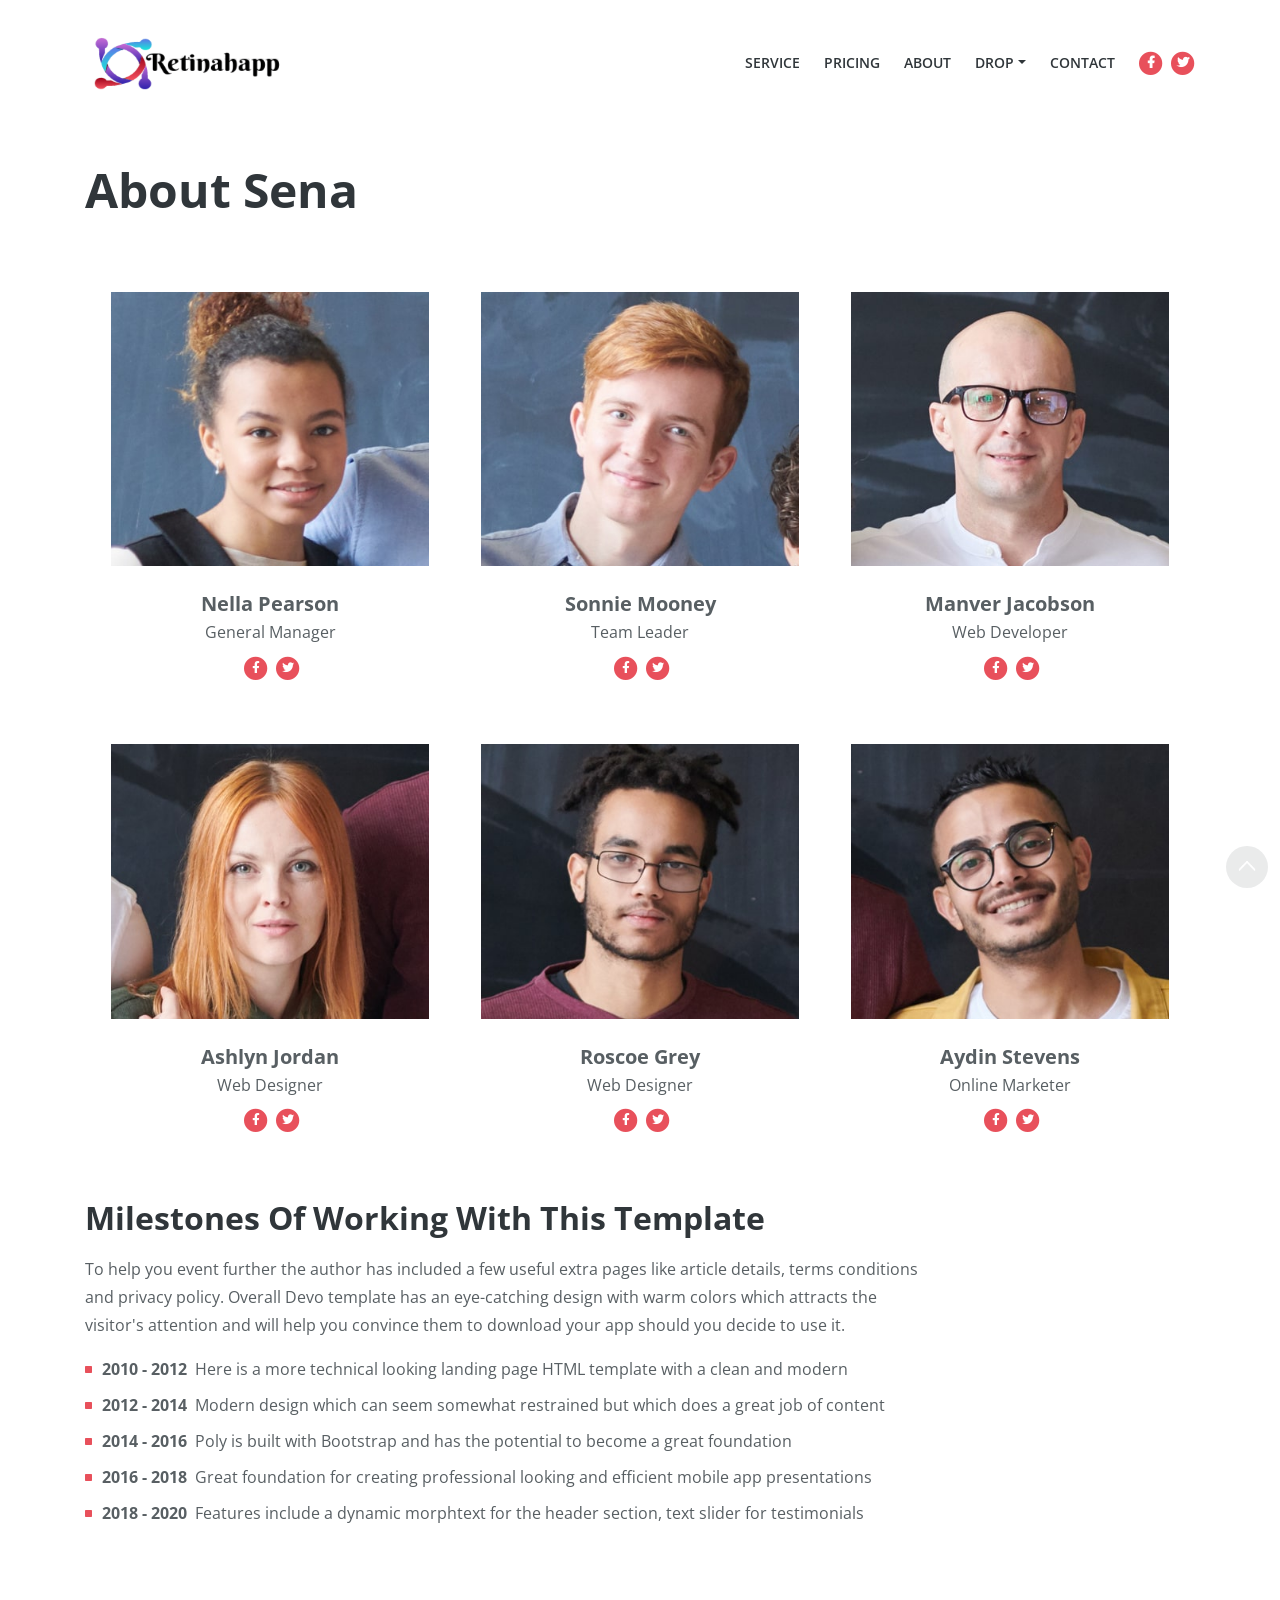
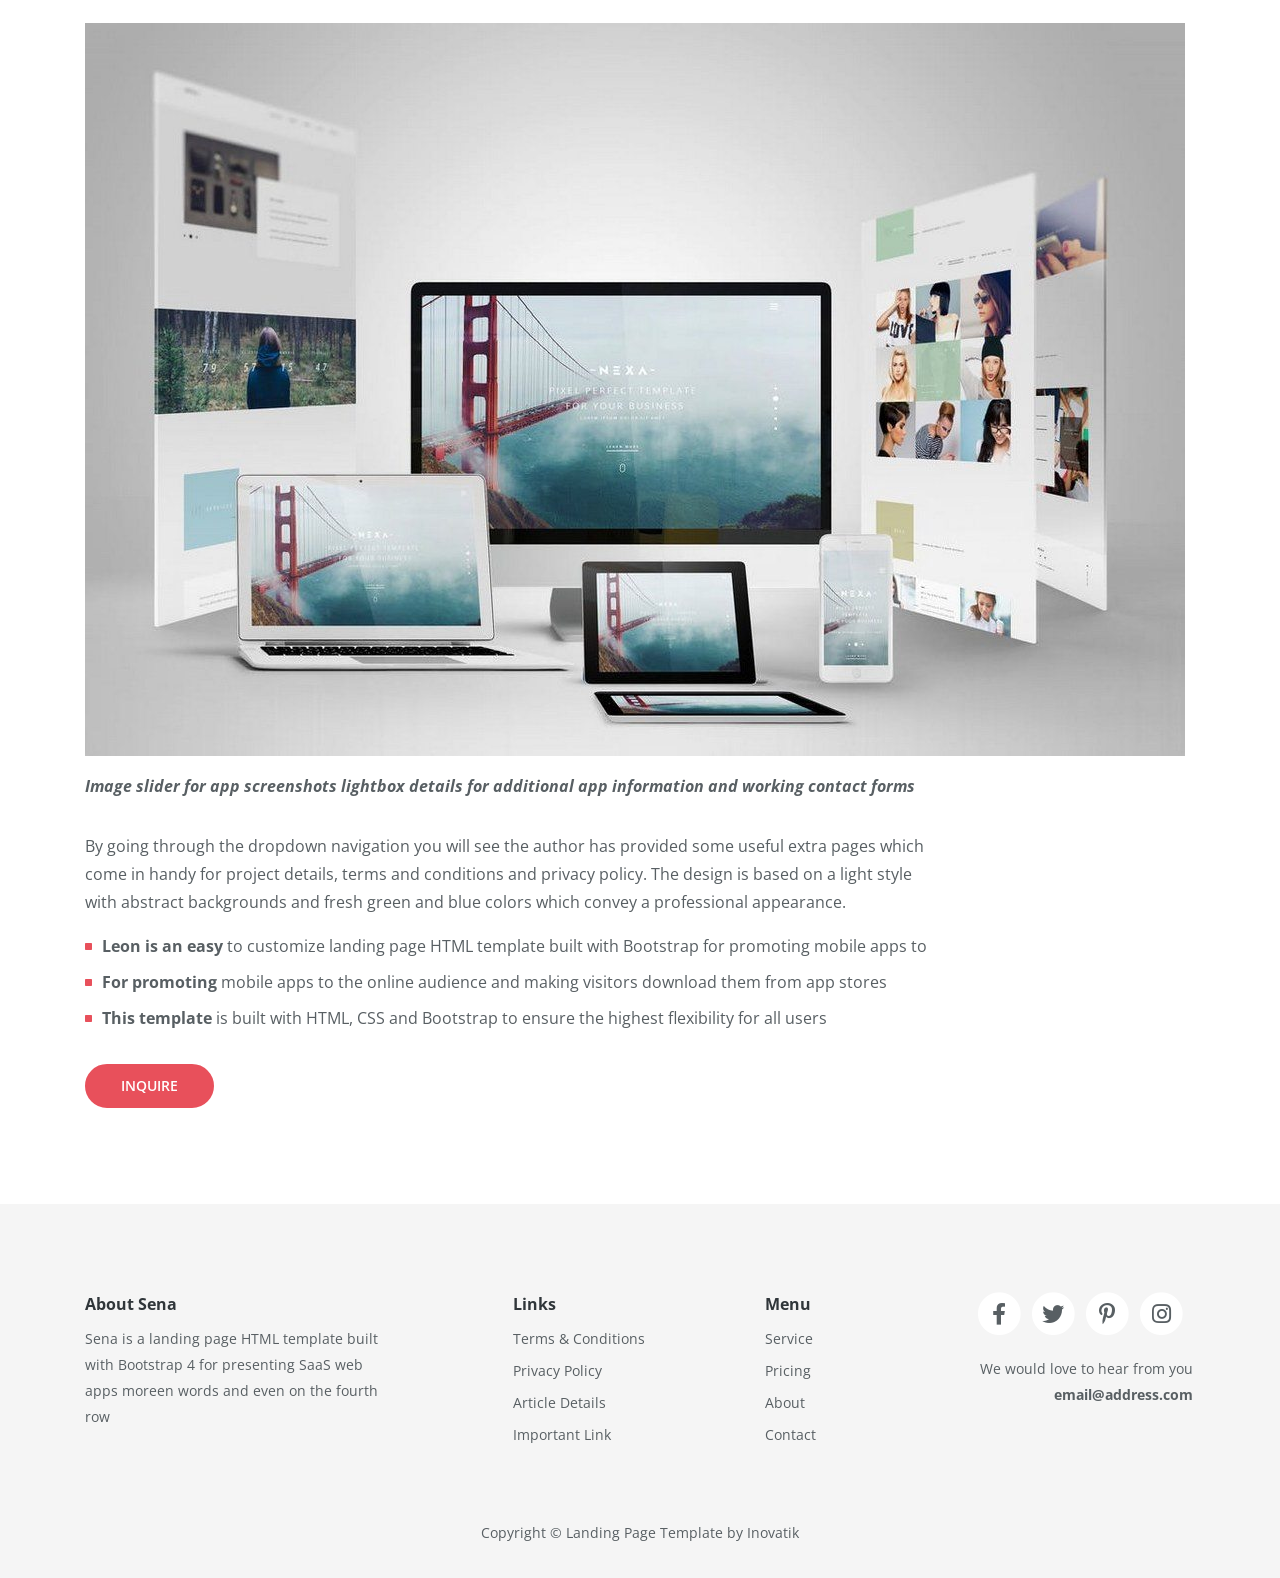
==== commit 8db7cb43: "small edits" ====
--- a/about.html
+++ b/about.html
@@ -5,8 +5,8 @@
     <meta name="viewport" content="width=device-width, initial-scale=1, shrink-to-fit=no">
     
     <!-- SEO Meta Tags -->
-    <meta name="description" content="Sena is a business landing page HTML template built with Bootstrap for presenting companies and generating leads for the offered services through the inquiry form.">
-    <meta name="author" content="Inovatik">
+    <meta name="description" content="Retinahapp is a company that offers software solutions that include Web and mobile development, Custom systems and other solutions. It also offers business solutions that include company registration, business coaching, proposal writing, graphics design/">
+    <meta name="author" content="Retinahapp">
 
     <!-- OG Meta Tags to improve the way the post looks when you share the page on LinkedIn, Facebook, Google+ -->
 	<meta property="og:site_name" content="" /> <!-- website name -->
